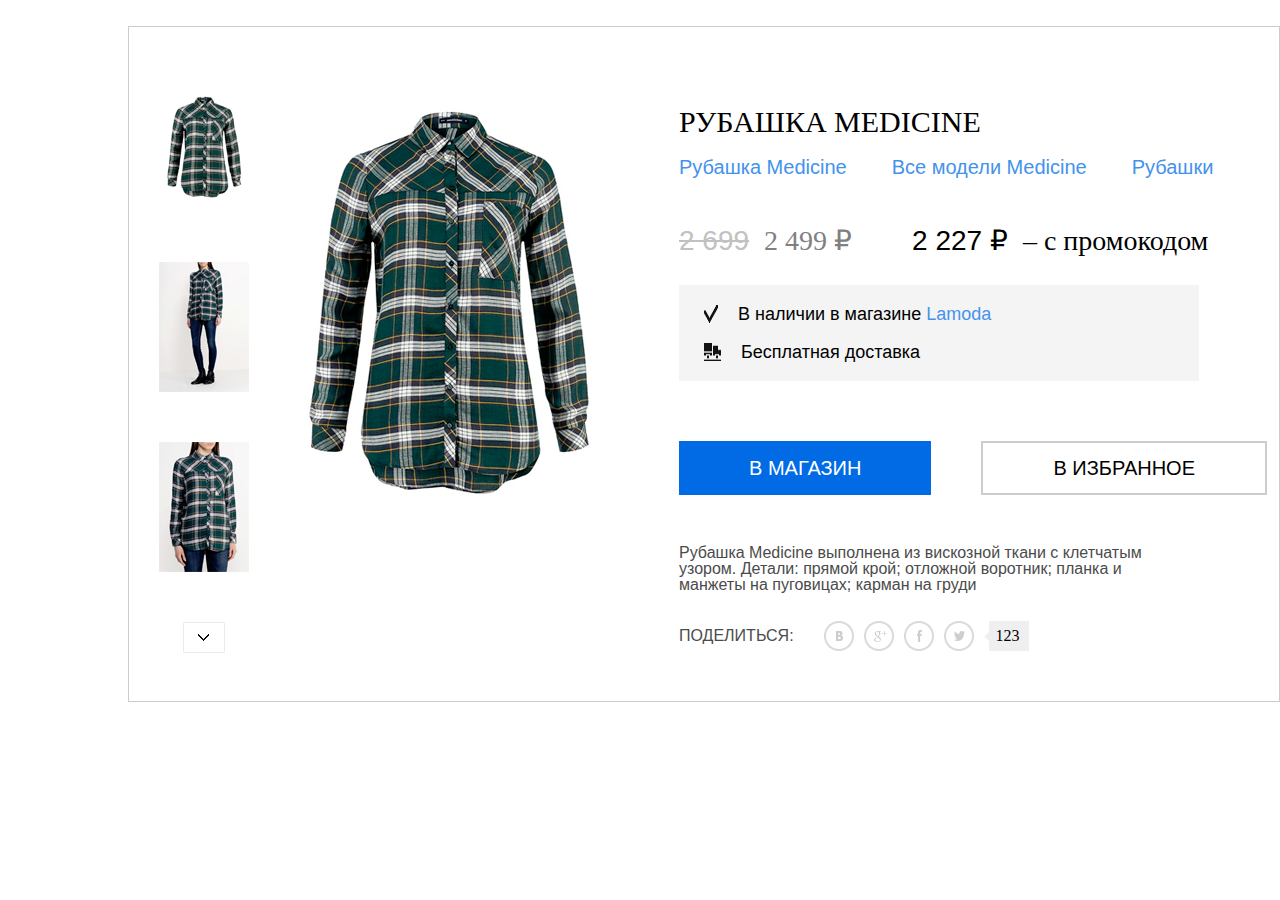
==== Блок 2/Рубашка Medicine/index.html @ daa2a47f "Рубашка Medicine" ====
<!DOCTYPE html>
   <html lang="en">

   <head>
      <meta charset="UTF-8">
      <meta http-equiv="X-UA-Compatible" content="IE=edge">
      <meta name="viewport" content="width=device-width, initial-scale=1.0">
      <title>Рубашка Medicine</title>
      <link rel="stylesheet" href="./css/style.min.css">
   </head>

   <body class="main__body">
      <!-- Main Page -->
      <main>
         <div class="shop">
            <section class="photos">
               <div class="photo__shirt">
                  <div class="photo__img">
                     <img src="./img/photo1.png" alt="">
                  </div>
                  <div class="photo__img">
                     <img src="./img/photo2.png" alt="">
                  </div>
                  <div class="photo__img">
                     <img src="./img/photo3.png" alt="">
                  </div>
                  <div class="arrow">
                     <img src="./img/next.png" alt="">
                  </div>
               </div>
               <div class="main__photo">
                  <div class="zoom-img">
                     <div class="zoom-img-block">
                        <a href="./img/mainPhoto.png" class="zoom-img-item">
                           <div class="zoom-img-cursor"></div>
                           <img src="./img/mainPhoto.png" alt="">
                        </a>
                     </div>
                     <div class="zoom-img-overlay"></div>
                  </div>
               </div>
            </section>
            <section class="information">
               <div class="information">
                  <div class="information__title">
                     РУБАШКА MEDICINE
                  </div>
                  <div class="information__categories">
                     <div class="information__category">
                        <a href="" class="category">Рубашка Medicine</a>
                     </div>
                     <div class="information__category">
                        <a href="" class="category">Все модели Medicine</a>
                     </div>
                     <div class="information__category">
                        <a href="" class="category">Рубашки</a>
                     </div>
                  </div>
                  <div class="information__prices">
                     <del>2 699</del>
                     <div class="price">2 499 ₽</div>
                     <div class="price__promocode">2 227 ₽</div>
                     <div class="promo">– с промокодом</div>
                  </div>
                  <div class="delivery">
                     <div class="delivery__item">
                        <img src="./img/galka.png" alt="">
                        <div class="item__text">
                           В наличии в магазине
                           <a href="" class="shop__name">Lamoda</a>
                        </div>
                     </div>
                     <div class="delivery__item">
                        <img src="./img/car.png" alt="">
                        <div class="item__text">
                           Бесплатная доставка
                        </div>
                     </div>
                  </div>
                  <div class="group__buttons">
                     <a href="" class="btn__primary">В МАГАЗИН</a>
                     <a href="" class="btn__outline">В ИЗБРАННОЕ</a>
                  </div>
               </div>
               <div class="description">
                  Рубашка Medicine выполнена из вискозной ткани с клетчатым узором. Детали: прямой крой; отложной
                  воротник;
                  планка и манжеты на пуговицах; карман на груди
               </div>
               <div class="social__network">
                  <div class="network__text">ПОДЕЛИТЬСЯ:</div>
                  <div class="network__img">
                     <a href="">
                        <img src="./img/vk.png" alt="">
                     </a>
                     <a href="">
                        <img src="./img/gogle.png" alt="">
                     </a>
                     <a href="">
                        <img src="./img/facebook.png" alt="">
                     </a>
                     <a href="">
                        <img src="./img/tw.png" alt="">
                     </a>
                     <div class="repost">
                        <img src="./img/all.png" alt="" title="123">
                        <div class="number__reposts">123</div>
                     </div>
                  </div>
               </div>
            </section>

         </div>


      </main>
   </body>
   <script crossorigin="anonymous" src="https://ajax.googleapis.com/ajax/libs/jquery/3.5.1/jquery.min.js">
   </script>
   <script src="./js/scripts.min.js"></script>

   </html>
---- Блок 2/Рубашка Medicine/css/style.min.css ----
@font-face{font-family:Circe;src:url(/fonts/circe_700.woff);font-weight:700;font-style:normal}@font-face{font-family:Circe300;src:url(/fonts/circe_300.woff);font-weight:300;font-style:normal}@font-face{font-family:Circe600;src:url(/fonts/circe_600.woff2);font-weight:600;font-style:normal}*{padding:0;margin:0;border:0}*,:after,:before{-webkit-box-sizing:border-box;box-sizing:border-box}aside,footer,header,nav,section{display:block}body{line-height:1;-ms-text-size-adjust:100%;-moz-text-size-adjust:100%;-webkit-text-size-adjust:100%}input::-ms-clear{display:none}button{cursor:pointer}button::-moz-focus-inner{padding:0;border:0}a,a:visited{text-decoration:none}a:hover{text-decoration:none}ul li{list-style:none}img{vertical-align:top}h1,h2,h3,h4,h5,h6{font-weight:inherit;font-size:inherit}.container{max-width:1240px;width:100%;margin:0 auto;padding:0 20px}body.locked{overflow:hidden}@-webkit-keyframes fade{0%{opacity:0}100%{opacity:1}}@keyframes fade{0%{opacity:0}100%{opacity:1}}.photos{display:-webkit-box;display:-ms-flexbox;display:flex;padding-top:30px;padding-left:30px}.photo__shirt{margin-top:25px;display:-webkit-box;display:-ms-flexbox;display:flex;-webkit-box-orient:vertical;-webkit-box-direction:normal;-ms-flex-direction:column;flex-direction:column;gap:50px}.arrow{display:-webkit-box;display:-ms-flexbox;display:flex;-webkit-box-pack:center;-ms-flex-pack:center;justify-content:center}.main{position:absolute}.main__photo{margin-left:30px;margin-right:60px}.information{padding-top:40px}.information__title{font-family:Circe;font-size:30px}.shop{display:-webkit-box;display:-ms-flexbox;display:flex;margin-left:10%;margin-top:2%;border:#ccc 1px solid;max-width:1200px}.information__categories{display:-webkit-box;display:-ms-flexbox;display:flex;gap:45px;margin-top:20px}.category{font-family:Circe600,Sans-serif;font-size:20px;color:#4492ec}.information__prices{display:-webkit-box;display:-ms-flexbox;display:flex;gap:15px;margin-top:50px}.price{font-family:Circe300;font-size:28px;color:gray;margin-right:45px}.price__promocode{font-family:Circe,Sans-serif;font-size:28px}.promo{font-family:Circe300;font-size:28px}del{color:#c1c1c1;font-family:Circe300,Sans-serif;font-size:28px}.zoom-img{position:relative}.zoom-img-block{overflow:hidden}.zoom-img-item{width:100%;height:100%;display:inline-block;position:relative}.zoom-img-cursor{display:none;border:#ccc 1px solid;background:#fff;opacity:.5;position:absolute;top:100px;left:100px;width:50px;height:50px}.zoom-img-overlay{display:none;width:300px;height:300px;position:absolute;top:100px;right:100px;left:350px;z-index:2;background-image:url(../img/for__zoom.jpg);background-repeat:no-repeat}.delivery{display:inline-block;margin-top:30px;display:-webkit-box;display:-ms-flexbox;display:flex;max-width:520px;-webkit-box-orient:vertical;-webkit-box-direction:normal;-ms-flex-direction:column;flex-direction:column;gap:20px;padding:20px 0 20px 25px;background:#f4f4f4}.delivery__item{display:-webkit-box;display:-ms-flexbox;display:flex;gap:20px}.item img{max-width:100%;width:100%;height:auto}.item__text{font-family:Circe300,Sans-serif;font-size:18px;color:#000}.shop__name{font-family:Circe600,Sans-serif;font-size:18px;color:#4492ec}.group__buttons{margin-top:60px;display:-webkit-box;display:-ms-flexbox;display:flex;gap:50px}.btn__primary{padding:17px 70px;background-color:#006be5;color:#fff;font-family:Circe600,Sans-serif;font-size:20px}.btn__primary:hover{background-color:#004799}.btn__outline{padding:15px 70px;color:#000;font-family:Circe600,Sans-serif;border:#ccc 2px solid;font-size:20px}.btn__outline:hover{background-color:#e6e6e6}.description{margin-top:50px;margin-right:120px;color:#4b4b4b;font-family:Circe600,Sans-serif;font-size:16px}.social__network{margin-bottom:50px;display:-webkit-box;display:-ms-flexbox;display:flex;margin-top:35px}.network__text{margin-right:30px;color:#4b4b4b;font-family:Circe600,Sans-serif;font-size:16px}.network__img{margin-top:-7px;display:-webkit-box;display:-ms-flexbox;display:flex;gap:10px}.repost{position:relative;width:-webkit-min-content;width:-moz-min-content;width:min-content}.repost img{position:absolute}.number__reposts{position:relative;padding-top:7px;padding-left:12px}@media (max-width:1449.98px){.container{max-width:1200px}}@media (max-width:991.98px){.container{max-width:970px}}@media (max-width:767.98px){.container{max-width:740px}}@media (max-width:479.98px){.container{max-width:none}}
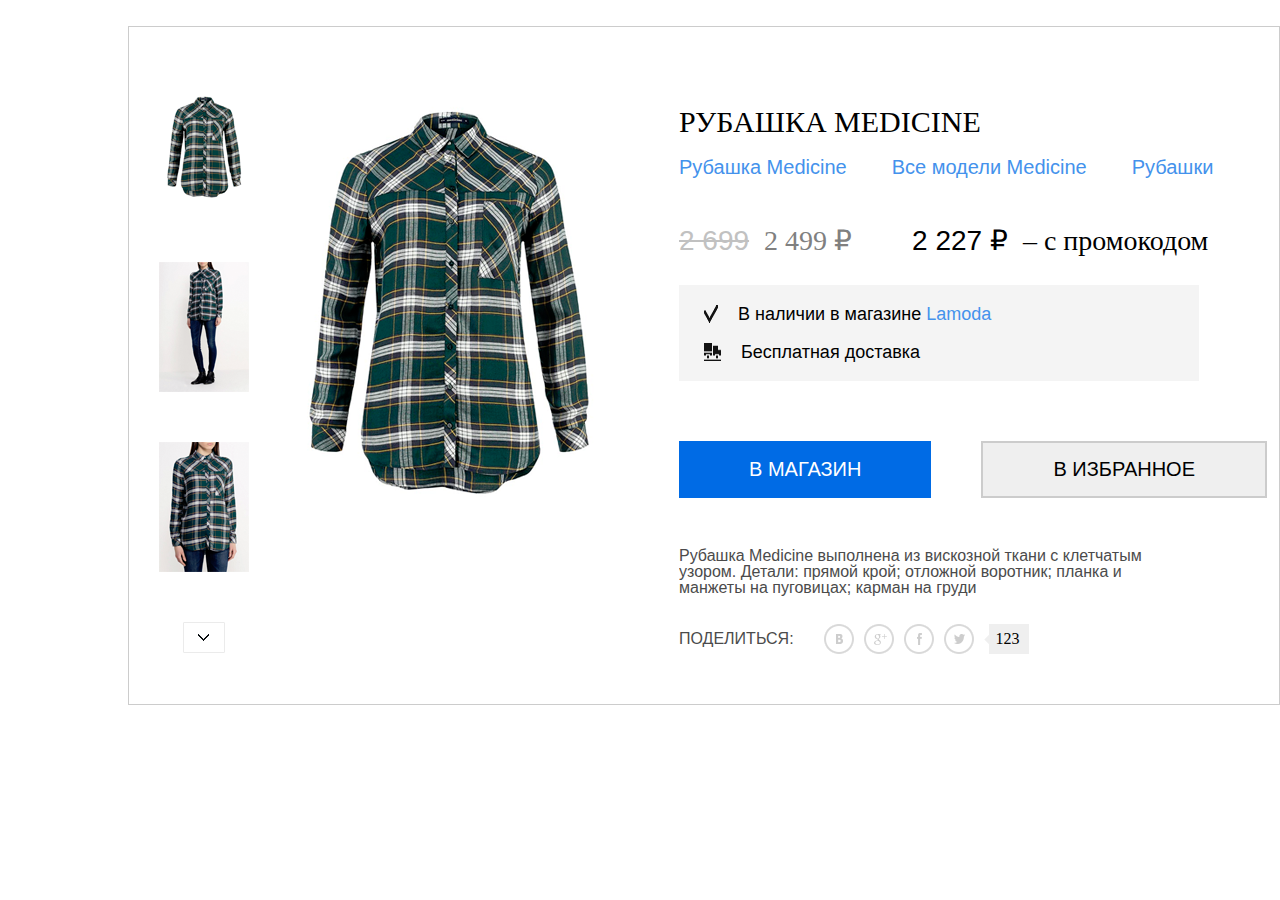
==== commit aaf489a3: "Update index.html" ====
--- a/Блок 2/Рубашка Medicine/index.html
+++ b/Блок 2/Рубашка Medicine/index.html
@@ -79,8 +79,8 @@
                      </div>
                   </div>
                   <div class="group__buttons">
-                     <a href="" class="btn__primary">В МАГАЗИН</a>
-                     <a href="" class="btn__outline">В ИЗБРАННОЕ</a>
+                     <button class="btn__primary">В МАГАЗИН</button>
+                     <button class="btn__outline">В ИЗБРАННОЕ</button>
                   </div>
                </div>
                <div class="description">
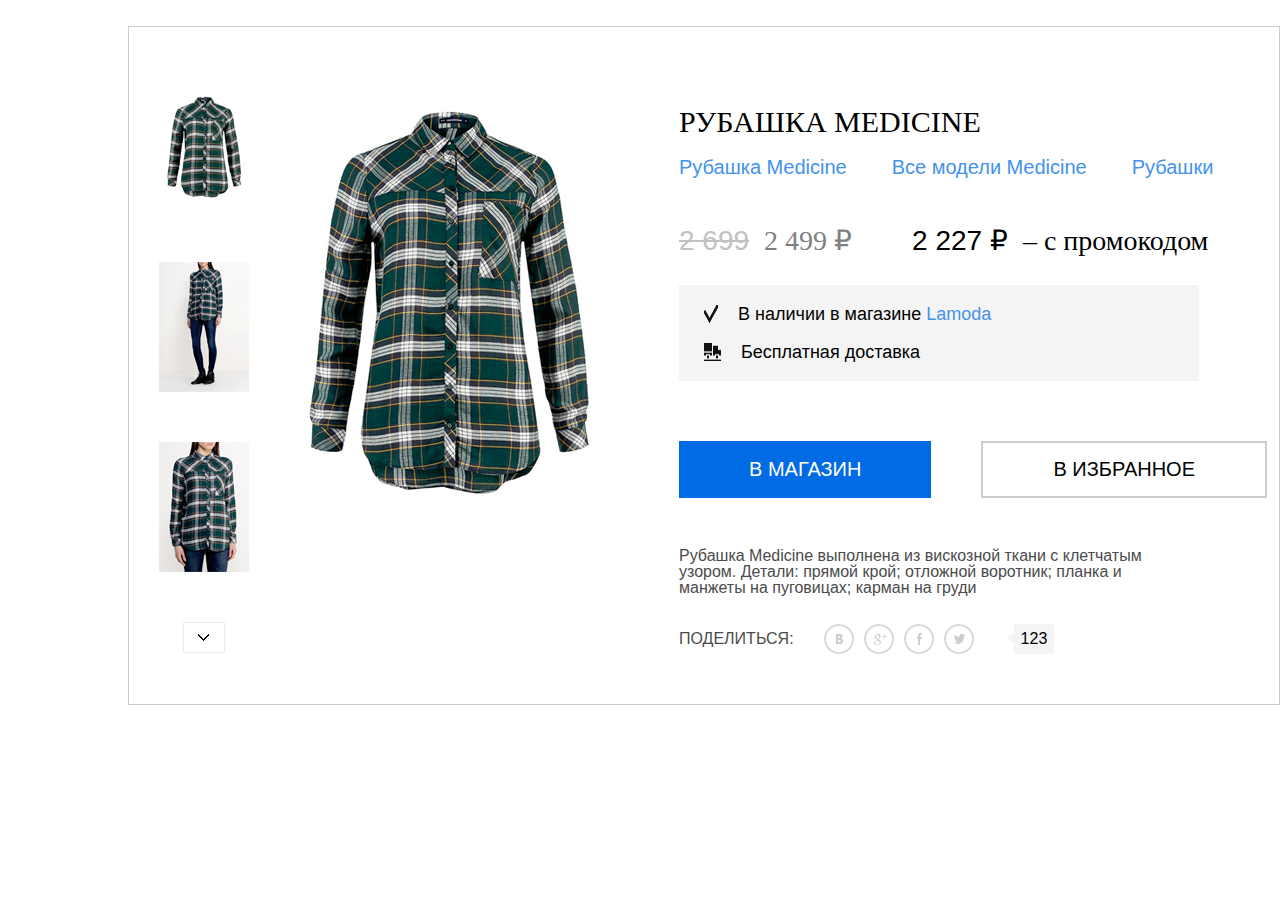
==== commit 74eeab8c: "Обновление" ====
--- a/Блок 2/Рубашка Medicine/index.html
+++ b/Блок 2/Рубашка Medicine/index.html
@@ -1,123 +1,129 @@
 
-   <!DOCTYPE html>
-   <html lang="en">
+    <!DOCTYPE html>
+    <html lang="en">
 
-   <head>
-      <meta charset="UTF-8">
-      <meta http-equiv="X-UA-Compatible" content="IE=edge">
-      <meta name="viewport" content="width=device-width, initial-scale=1.0">
-      <title>Рубашка Medicine</title>
-      <link rel="stylesheet" href="./css/style.min.css">
-   </head>
+    <head>
+        <meta charset="UTF-8">
+        <meta http-equiv="X-UA-Compatible" content="IE=edge">
+        <meta name="viewport" content="width=device-width, initial-scale=1.0">
+        <title>Рубашка Medicine</title>
+        <link rel="stylesheet" href="./css/style.min.css">
 
-   <body class="main__body">
-      <!-- Main Page -->
-      <main>
-         <div class="shop">
-            <section class="photos">
-               <div class="photo__shirt">
-                  <div class="photo__img">
-                     <img src="./img/photo1.png" alt="">
-                  </div>
-                  <div class="photo__img">
-                     <img src="./img/photo2.png" alt="">
-                  </div>
-                  <div class="photo__img">
-                     <img src="./img/photo3.png" alt="">
-                  </div>
-                  <div class="arrow">
-                     <img src="./img/next.png" alt="">
+    </head>
+
+    <body class="main__body">
+
+
+        <!-- Main Page -->
+        <main>
+            
+   <div class="shop">
+      <section class="photos">
+         <div class="photo__shirt">
+            <div class="photo__img">
+               <img src="./img/photo1.png" alt="">
+            </div>
+            <div class="photo__img">
+               <img src="./img/photo2.png" alt="">
+            </div>
+            <div class="photo__img">
+               <img src="./img/photo3.png" alt="">
+            </div>
+            <div class="arrow">
+               <img src="./img/next.png" alt="">
+            </div>
+         </div>
+
+         <div class="main__photo">
+            <div class="zoom-img">
+               <div class="zoom-img-block">
+                  <a href="./img/mainPhoto.png" class="zoom-img-item">
+                     <div class="zoom-img-cursor"></div>
+                     <img src="./img/mainPhoto.png" alt="">
+                  </a>
+               </div>
+               <div class="zoom-img-overlay"></div>
+            </div>
+
+         </div>
+      </section>
+      <section class="information">
+         <div class="information">
+            <div class="information__title">
+               РУБАШКА MEDICINE
+            </div>
+            <div class="information__categories">
+               <div class="information__category">
+                  <a href="" class="category">Рубашка Medicine</a>
+               </div>
+               <div class="information__category">
+                  <a href="" class="category">Все модели Medicine</a>
+               </div>
+               <div class="information__category">
+                  <a href="" class="category">Рубашки</a>
+               </div>
+            </div>
+
+            <div class="information__prices">
+               <del>2 699</del>
+               <div class="price">2 499 ₽</div>
+               <div class="price__promocode">2 227 ₽</div>
+               <div class="promo">– с промокодом</div>
+            </div>
+            <div class="delivery">
+               <div class="delivery__item">
+                  <img src="./img/galka.png" alt="">
+                  <div class="item__text">
+                     В наличии в магазине
+                     <a href="" class="shop__name">Lamoda</a>
                   </div>
                </div>
-               <div class="main__photo">
-                  <div class="zoom-img">
-                     <div class="zoom-img-block">
-                        <a href="./img/mainPhoto.png" class="zoom-img-item">
-                           <div class="zoom-img-cursor"></div>
-                           <img src="./img/mainPhoto.png" alt="">
-                        </a>
-                     </div>
-                     <div class="zoom-img-overlay"></div>
+               <div class="delivery__item">
+                  <img src="./img/car.png" alt="">
+                  <div class="item__text">
+                     Бесплатная доставка
                   </div>
                </div>
-            </section>
-            <section class="information">
-               <div class="information">
-                  <div class="information__title">
-                     РУБАШКА MEDICINE
-                  </div>
-                  <div class="information__categories">
-                     <div class="information__category">
-                        <a href="" class="category">Рубашка Medicine</a>
-                     </div>
-                     <div class="information__category">
-                        <a href="" class="category">Все модели Medicine</a>
-                     </div>
-                     <div class="information__category">
-                        <a href="" class="category">Рубашки</a>
-                     </div>
-                  </div>
-                  <div class="information__prices">
-                     <del>2 699</del>
-                     <div class="price">2 499 ₽</div>
-                     <div class="price__promocode">2 227 ₽</div>
-                     <div class="promo">– с промокодом</div>
-                  </div>
-                  <div class="delivery">
-                     <div class="delivery__item">
-                        <img src="./img/galka.png" alt="">
-                        <div class="item__text">
-                           В наличии в магазине
-                           <a href="" class="shop__name">Lamoda</a>
-                        </div>
-                     </div>
-                     <div class="delivery__item">
-                        <img src="./img/car.png" alt="">
-                        <div class="item__text">
-                           Бесплатная доставка
-                        </div>
-                     </div>
-                  </div>
-                  <div class="group__buttons">
-                     <button class="btn__primary">В МАГАЗИН</button>
-                     <button class="btn__outline">В ИЗБРАННОЕ</button>
-                  </div>
+            </div>
+            <div class="group__buttons">
+               <button class="btn__primary">В МАГАЗИН</button>
+               <button class="btn__outline">В ИЗБРАННОЕ</button>
+            </div>
+         </div>
+         <div class="description">
+            Рубашка Medicine выполнена из вискозной ткани с клетчатым узором. Детали: прямой крой; отложной воротник;
+            планка и манжеты на пуговицах; карман на груди
+         </div>
+         <div class="social__network">
+            <div class="network__text">ПОДЕЛИТЬСЯ:</div>
+            <div class="network__img">
+               <a href="">
+                  <img src="./img/vk.png" alt="">
+               </a>
+               <a href="">
+                  <img src="./img/gogle.png" alt="">
+               </a>
+               <a href="">
+                  <img src="./img/facebook.png" alt="">
+               </a>
+               <a href="">
+                  <img src="./img/tw.png" alt="">
+               </a>
+               <div class="repost">
+                  123 
                </div>
-               <div class="description">
-                  Рубашка Medicine выполнена из вискозной ткани с клетчатым узором. Детали: прямой крой; отложной
-                  воротник;
-                  планка и манжеты на пуговицах; карман на груди
-               </div>
-               <div class="social__network">
-                  <div class="network__text">ПОДЕЛИТЬСЯ:</div>
-                  <div class="network__img">
-                     <a href="">
-                        <img src="./img/vk.png" alt="">
-                     </a>
-                     <a href="">
-                        <img src="./img/gogle.png" alt="">
-                     </a>
-                     <a href="">
-                        <img src="./img/facebook.png" alt="">
-                     </a>
-                     <a href="">
-                        <img src="./img/tw.png" alt="">
-                     </a>
-                     <div class="repost">
-                        <img src="./img/all.png" alt="" title="123">
-                        <div class="number__reposts">123</div>
-                     </div>
-                  </div>
-               </div>
-            </section>
+            </div>
+         </div>
+      </section>
 
-         </div>
+   </div>
 
 
-      </main>
-   </body>
-   <script crossorigin="anonymous" src="https://ajax.googleapis.com/ajax/libs/jquery/3.5.1/jquery.min.js">
-   </script>
-   <script src="./js/scripts.min.js"></script>
+        </main>
+    </body>
+    <script crossorigin="anonymous" src="https://ajax.googleapis.com/ajax/libs/jquery/3.5.1/jquery.min.js">
+    </script>
+    <script src="./js/scripts.min.js"></script>
 
-   </html>
+
+    </html>
--- a/Блок 2/Рубашка Medicine/css/style.min.css
+++ b/Блок 2/Рубашка Medicine/css/style.min.css
@@ -1 +1 @@
-@font-face{font-family:Circe;src:url(/fonts/circe_700.woff);font-weight:700;font-style:normal}@font-face{font-family:Circe300;src:url(/fonts/circe_300.woff);font-weight:300;font-style:normal}@font-face{font-family:Circe600;src:url(/fonts/circe_600.woff2);font-weight:600;font-style:normal}*{padding:0;margin:0;border:0}*,:after,:before{-webkit-box-sizing:border-box;box-sizing:border-box}aside,footer,header,nav,section{display:block}body{line-height:1;-ms-text-size-adjust:100%;-moz-text-size-adjust:100%;-webkit-text-size-adjust:100%}input::-ms-clear{display:none}button{cursor:pointer}button::-moz-focus-inner{padding:0;border:0}a,a:visited{text-decoration:none}a:hover{text-decoration:none}ul li{list-style:none}img{vertical-align:top}h1,h2,h3,h4,h5,h6{font-weight:inherit;font-size:inherit}.container{max-width:1240px;width:100%;margin:0 auto;padding:0 20px}body.locked{overflow:hidden}@-webkit-keyframes fade{0%{opacity:0}100%{opacity:1}}@keyframes fade{0%{opacity:0}100%{opacity:1}}.photos{display:-webkit-box;display:-ms-flexbox;display:flex;padding-top:30px;padding-left:30px}.photo__shirt{margin-top:25px;display:-webkit-box;display:-ms-flexbox;display:flex;-webkit-box-orient:vertical;-webkit-box-direction:normal;-ms-flex-direction:column;flex-direction:column;gap:50px}.arrow{display:-webkit-box;display:-ms-flexbox;display:flex;-webkit-box-pack:center;-ms-flex-pack:center;justify-content:center}.main{position:absolute}.main__photo{margin-left:30px;margin-right:60px}.information{padding-top:40px}.information__title{font-family:Circe;font-size:30px}.shop{display:-webkit-box;display:-ms-flexbox;display:flex;margin-left:10%;margin-top:2%;border:#ccc 1px solid;max-width:1200px}.information__categories{display:-webkit-box;display:-ms-flexbox;display:flex;gap:45px;margin-top:20px}.category{font-family:Circe600,Sans-serif;font-size:20px;color:#4492ec}.information__prices{display:-webkit-box;display:-ms-flexbox;display:flex;gap:15px;margin-top:50px}.price{font-family:Circe300;font-size:28px;color:gray;margin-right:45px}.price__promocode{font-family:Circe,Sans-serif;font-size:28px}.promo{font-family:Circe300;font-size:28px}del{color:#c1c1c1;font-family:Circe300,Sans-serif;font-size:28px}.zoom-img{position:relative}.zoom-img-block{overflow:hidden}.zoom-img-item{width:100%;height:100%;display:inline-block;position:relative}.zoom-img-cursor{display:none;border:#ccc 1px solid;background:#fff;opacity:.5;position:absolute;top:100px;left:100px;width:50px;height:50px}.zoom-img-overlay{display:none;width:300px;height:300px;position:absolute;top:100px;right:100px;left:350px;z-index:2;background-image:url(../img/for__zoom.jpg);background-repeat:no-repeat}.delivery{display:inline-block;margin-top:30px;display:-webkit-box;display:-ms-flexbox;display:flex;max-width:520px;-webkit-box-orient:vertical;-webkit-box-direction:normal;-ms-flex-direction:column;flex-direction:column;gap:20px;padding:20px 0 20px 25px;background:#f4f4f4}.delivery__item{display:-webkit-box;display:-ms-flexbox;display:flex;gap:20px}.item img{max-width:100%;width:100%;height:auto}.item__text{font-family:Circe300,Sans-serif;font-size:18px;color:#000}.shop__name{font-family:Circe600,Sans-serif;font-size:18px;color:#4492ec}.group__buttons{margin-top:60px;display:-webkit-box;display:-ms-flexbox;display:flex;gap:50px}.btn__primary{padding:17px 70px;background-color:#006be5;color:#fff;font-family:Circe600,Sans-serif;font-size:20px}.btn__primary:hover{background-color:#004799}.btn__outline{padding:15px 70px;color:#000;font-family:Circe600,Sans-serif;border:#ccc 2px solid;font-size:20px}.btn__outline:hover{background-color:#e6e6e6}.description{margin-top:50px;margin-right:120px;color:#4b4b4b;font-family:Circe600,Sans-serif;font-size:16px}.social__network{margin-bottom:50px;display:-webkit-box;display:-ms-flexbox;display:flex;margin-top:35px}.network__text{margin-right:30px;color:#4b4b4b;font-family:Circe600,Sans-serif;font-size:16px}.network__img{margin-top:-7px;display:-webkit-box;display:-ms-flexbox;display:flex;gap:10px}.repost{position:relative;width:-webkit-min-content;width:-moz-min-content;width:min-content}.repost img{position:absolute}.number__reposts{position:relative;padding-top:7px;padding-left:12px}@media (max-width:1449.98px){.container{max-width:1200px}}@media (max-width:991.98px){.container{max-width:970px}}@media (max-width:767.98px){.container{max-width:740px}}@media (max-width:479.98px){.container{max-width:none}}+@font-face{font-family:Circe;src:url(/fonts/circe_700.woff);font-weight:700;font-style:normal}@font-face{font-family:Circe300;src:url(/fonts/circe_300.woff);font-weight:300;font-style:normal}@font-face{font-family:Circe600;src:url(/fonts/circe_600.woff2);font-weight:600;font-style:normal}*{padding:0;margin:0;border:0}*,:after,:before{-webkit-box-sizing:border-box;box-sizing:border-box}aside,footer,header,nav,section{display:block}body{line-height:1;-ms-text-size-adjust:100%;-moz-text-size-adjust:100%;-webkit-text-size-adjust:100%}input::-ms-clear{display:none}button{cursor:pointer}button::-moz-focus-inner{padding:0;border:0}a,a:visited{text-decoration:none}a:hover{text-decoration:none}ul li{list-style:none}img{vertical-align:top}h1,h2,h3,h4,h5,h6{font-weight:inherit;font-size:inherit}.container{max-width:1240px;width:100%;margin:0 auto;padding:0 20px}body.locked{overflow:hidden}@-webkit-keyframes fade{0%{opacity:0}100%{opacity:1}}@keyframes fade{0%{opacity:0}100%{opacity:1}}.photos{display:-webkit-box;display:-ms-flexbox;display:flex;padding-top:30px;padding-left:30px}.photo__shirt{margin-top:25px;display:-webkit-box;display:-ms-flexbox;display:flex;-webkit-box-orient:vertical;-webkit-box-direction:normal;-ms-flex-direction:column;flex-direction:column;gap:50px}.arrow{display:-webkit-box;display:-ms-flexbox;display:flex;-webkit-box-pack:center;-ms-flex-pack:center;justify-content:center}.main{position:absolute}.main__photo{margin-left:30px;margin-right:60px}.information{padding-top:40px}.information__title{font-family:Circe;font-size:30px}.shop{display:-webkit-box;display:-ms-flexbox;display:flex;margin-left:10%;margin-top:2%;border:#ccc 1px solid;max-width:1200px}.information__categories{display:-webkit-box;display:-ms-flexbox;display:flex;gap:45px;margin-top:20px}.category{font-family:Circe600,Sans-serif;font-size:20px;color:#4492ec}.information__prices{display:-webkit-box;display:-ms-flexbox;display:flex;gap:15px;margin-top:50px}.price{font-family:Circe300;font-size:28px;color:gray;margin-right:45px}.price__promocode{font-family:Circe,Sans-serif;font-size:28px}.promo{font-family:Circe300;font-size:28px}del{color:#c1c1c1;font-family:Circe300,Sans-serif;font-size:28px}.zoom-img{position:relative}.zoom-img-block{overflow:hidden}.zoom-img-item{width:100%;height:100%;display:inline-block;position:relative}.zoom-img-cursor{display:none;border:#ccc 1px solid;background:#fff;opacity:.5;position:absolute;top:100px;left:100px;width:50px;height:50px}.zoom-img-overlay{display:none;width:300px;height:300px;position:absolute;top:100px;right:100px;left:350px;z-index:2;background-image:url(../img/for__zoom.jpg);background-repeat:no-repeat}.delivery{display:inline-block;margin-top:30px;display:-webkit-box;display:-ms-flexbox;display:flex;max-width:520px;-webkit-box-orient:vertical;-webkit-box-direction:normal;-ms-flex-direction:column;flex-direction:column;gap:20px;padding:20px 0 20px 25px;background:#f4f4f4}.delivery__item{display:-webkit-box;display:-ms-flexbox;display:flex;gap:20px}.item img{max-width:100%;width:100%;height:auto}.item__text{font-family:Circe300,Sans-serif;font-size:18px;color:#000}.shop__name{font-family:Circe600,Sans-serif;font-size:18px;color:#4492ec}.group__buttons{margin-top:60px;display:-webkit-box;display:-ms-flexbox;display:flex;gap:50px}.btn__primary{padding:17px 70px;background-color:#006be5;color:#fff;font-family:Circe600,Sans-serif;font-size:20px}.btn__primary:hover{background-color:#004799}.btn__outline{background-color:#fff;padding:15px 70px;color:#000;font-family:Circe600,Sans-serif;border:#ccc 2px solid;font-size:20px}.btn__outline:hover{background-color:#e6e6e6}.description{margin-top:50px;margin-right:120px;color:#4b4b4b;font-family:Circe600,Sans-serif;font-size:16px}.social__network{margin-bottom:50px;display:-webkit-box;display:-ms-flexbox;display:flex;margin-top:35px}.network__text{margin-right:30px;color:#4b4b4b;font-family:Circe600,Sans-serif;font-size:16px}.network__img{margin-top:-7px;display:-webkit-box;display:-ms-flexbox;display:flex;gap:10px}.repost{margin-left:30px;background-color:#f4f4f4;padding:7px;position:relative;font-family:Circe300,Sans-serif;font-size:16px}.repost:before{content:"";position:absolute;left:-15px;top:7px;border:7px solid transparent;border-right:10px solid #f4f4f4}@media (max-width:1449.98px){.container{max-width:1200px}}@media (max-width:991.98px){.container{max-width:970px}}@media (max-width:767.98px){.container{max-width:740px}}@media (max-width:479.98px){.container{max-width:none}}